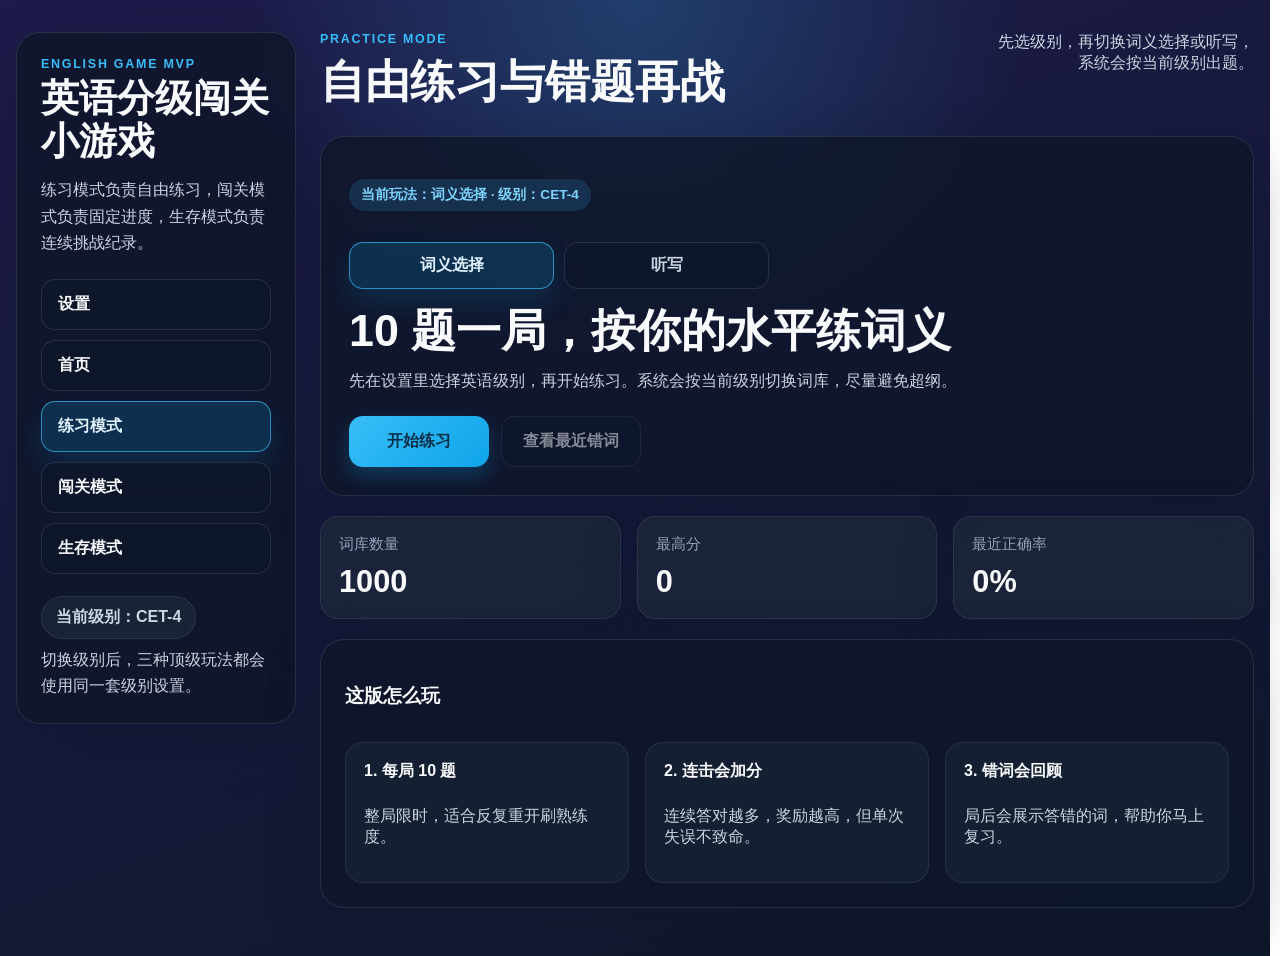
==== practice-mode.html @ 5bd58923 "feat: 重构入口页与公共壳层设计，拆分页面与逻辑" ====
<!doctype html>
<html lang="zh-CN">
<head>
  <meta charset="utf-8">
  <meta name="viewport" content="width=device-width, initial-scale=1">
  <title>英语分级闯关小游戏 - 练习模式</title>
  <link rel="stylesheet" href="styles.css">
</head>
<body>
  <div class="app-shell">
    <div class="app-layout">
      <div id="shared-sidebar-slot"></div>

      <div class="content-shell">
        <header class="app-header page-header">
          <div>
            <p class="eyebrow">Practice Mode</p>
            <h2>自由练习与错题再战</h2>
          </div>
          <p class="header-tip">先选级别，再切换词义选择或听写，系统会按当前级别出题。</p>
        </header>

        <main class="screen-stack">
          <section class="screen is-active" id="screen-home" aria-labelledby="home-title">
            <div class="hero-card card">
              <p class="hero-badge" id="current-level-badge">当前玩法：词义选择 · 级别：CET-4</p>
              <div class="mode-switch" id="mode-switch" role="tablist" aria-label="练习模式">
                <button class="mode-button is-active" id="mode-meaning-button" type="button" data-mode="meaning" role="tab" aria-selected="true">词义选择</button>
                <button class="mode-button" id="mode-dictation-button" type="button" data-mode="dictation" role="tab" aria-selected="false">听写</button>
              </div>
              <h2 id="home-title">10 题一局，按你的水平练词义</h2>
              <p class="hero-copy" id="home-copy">
                先在设置里选择英语级别，再开始练习。系统会按当前级别切换词库，尽量避免超纲。
              </p>
              <p class="home-mode-note is-hidden" id="home-mode-note"></p>
              <div class="action-row">
                <button class="primary-button" id="start-button" type="button">开始练习</button>
                <button class="secondary-button" id="toggle-review-button" type="button">查看最近错词</button>
              </div>
            </div>

            <div class="stats-grid">
              <article class="stat-card card">
                <span class="stat-label" id="word-bank-label">词库数量</span>
                <strong class="stat-value" id="word-bank-size">0</strong>
              </article>
              <article class="stat-card card">
                <span class="stat-label" id="best-score-label">最高分</span>
                <strong class="stat-value" id="best-score">0</strong>
              </article>
              <article class="stat-card card">
                <span class="stat-label" id="latest-accuracy-label">最近正确率</span>
                <strong class="stat-value" id="latest-accuracy">0%</strong>
              </article>
            </div>

            <section class="card review-panel is-hidden" id="home-review-panel" aria-labelledby="home-review-title">
              <div class="panel-header">
                <h3 id="home-review-title">最近错词</h3>
                <span class="panel-hint">局后自动记录</span>
              </div>
              <ul class="word-review-list" id="home-review-list"></ul>
              <p class="empty-state" id="home-review-empty">你最近还没有错词记录，直接开始第一局吧。</p>
            </section>

            <section class="card tips-panel">
              <div class="panel-header">
                <h3>这版怎么玩</h3>
              </div>
              <div class="tips-grid">
                <article>
                  <strong id="tip-title-1">1. 每局 10 题</strong>
                  <p id="tip-copy-1">整局限时，适合反复重开刷熟练度。</p>
                </article>
                <article>
                  <strong id="tip-title-2">2. 连击会加分</strong>
                  <p id="tip-copy-2">连续答对越多，奖励越高，但单次失误不致命。</p>
                </article>
                <article>
                  <strong id="tip-title-3">3. 错词会回顾</strong>
                  <p id="tip-copy-3">局后会展示答错的词，帮助你马上复习。</p>
                </article>
              </div>
            </section>
          </section>

          <section class="screen" id="screen-game" aria-labelledby="game-title">
            <div class="card game-card">
              <div class="panel-header game-header">
                <div>
                  <p class="eyebrow">Practice Run</p>
                  <h2 id="game-title">正在练习</h2>
                </div>
                <div class="game-header-actions">
                  <p class="question-progress" id="question-progress">第 1 / 10 题</p>
                  <button class="secondary-button compact-button" id="exit-game-button" type="button">退出本局</button>
                </div>
              </div>

              <div class="status-grid">
                <article class="status-chip">
                  <span id="status-label-1">时间</span>
                  <strong id="timer-value">01:15</strong>
                </article>
                <article class="status-chip">
                  <span id="status-label-2">分数</span>
                  <strong id="score-value">0</strong>
                </article>
                <article class="status-chip">
                  <span id="status-label-3">生命</span>
                  <strong id="lives-value">3</strong>
                </article>
                <article class="status-chip">
                  <span id="status-label-4">连击</span>
                  <strong id="combo-value">0</strong>
                </article>
              </div>

              <div class="question-panel" id="question-panel">
                <div class="question-meta">
                  <span class="tag" id="pos-tag">v.</span>
                  <span class="tag tag-muted" id="difficulty-tag">easy</span>
                </div>
                <p class="prompt-label" id="prompt-label">请选择这个英文单词最贴切的中文意思：</p>
                <h3 class="question-word" id="question-word">abandon</h3>
                <p class="question-phonetic" id="question-phonetic">/əˈbændən/</p>
                <p class="question-hint" id="question-hint">键盘也可以按 1 / 2 / 3 / 4 作答</p>
                <div class="dictation-panel is-hidden" id="dictation-panel">
                  <label class="dictation-label" for="dictation-input">请在三遍播放结束后提交你的拼写：</label>
                  <div class="dictation-input-row">
                    <input class="dictation-input" id="dictation-input" type="text" inputmode="latin" autocomplete="off" autocapitalize="none" spellcheck="false" placeholder="输入你听到的英文单词">
                    <button class="primary-button" id="submit-dictation-button" type="button">提交拼写</button>
                  </div>
                  <p class="dictation-status" id="dictation-status">准备播放</p>
                  <p class="dictation-support-note is-hidden" id="dictation-support-note">当前浏览器不支持语音播放，暂时无法使用听写模式。</p>
                </div>
              </div>

              <div class="options-grid" id="options-grid" role="list"></div>

              <div class="feedback-box" id="feedback-box" aria-live="polite"></div>
            </div>
          </section>

          <section class="screen" id="screen-result" aria-labelledby="result-title">
            <div class="card result-card">
              <div class="panel-header">
                <div>
                  <p class="eyebrow">Practice Result</p>
                  <h2 id="result-title">本局结算</h2>
                </div>
              </div>

              <div class="result-grid">
                <article class="stat-card result-stat">
                  <span class="stat-label" id="result-label-1">最终得分</span>
                  <strong class="stat-value" id="result-score">0</strong>
                </article>
                <article class="stat-card result-stat">
                  <span class="stat-label" id="result-label-2">答对题数</span>
                  <strong class="stat-value" id="result-correct">0 / 0</strong>
                </article>
                <article class="stat-card result-stat">
                  <span class="stat-label" id="result-label-3">正确率</span>
                  <strong class="stat-value" id="result-accuracy">0%</strong>
                </article>
                <article class="stat-card result-stat">
                  <span class="stat-label" id="result-label-4">最高连击</span>
                  <strong class="stat-value" id="result-best-combo">0</strong>
                </article>
              </div>

              <p class="summary-text" id="result-summary">继续保持，你已经在建立语感了。</p>

              <section class="review-panel result-review">
                <div class="panel-header">
                  <h3>本局错词回顾</h3>
                  <span class="panel-hint" id="wrong-count">0 个</span>
                </div>
                <ul class="word-review-list" id="result-review-list"></ul>
                <p class="empty-state" id="result-review-empty">这一局没有错词，表现不错。</p>
              </section>

              <div class="action-row">
                <button class="primary-button" id="play-again-button" type="button">再来一局</button>
                <button class="secondary-button is-hidden" id="rematch-button" type="button">错题再战</button>
                <button class="secondary-button" id="back-home-button" type="button">返回练习首页</button>
              </div>
            </div>
          </section>
        </main>
      </div>
    </div>
  </div>

  <div id="shared-settings-slot"></div>

  <script src="generated-word-bank.js"></script>
  <script src="words.js"></script>
  <script src="shared-game.js"></script>
  <script src="shared-layout.js"></script>
  <script>
    window.__gameShell = window.GameLayout.mountShell({
      activeNav: "practice",
      sidebarCopy: "练习模式负责自由练习，闯关模式负责固定进度，生存模式负责连续挑战纪录。",
      sidebarHint: "切换级别后，三种顶级玩法都会使用同一套级别设置。",
      settingsCopy: "级别切换后，练习模式、闯关模式和生存模式都会切换到对应级别；三者的统计会分别保留。"
    });
  </script>
  <script src="app.js"></script>
</body>
</html>
---- styles.css ----
:root {
  --bg-start: #1e1b4b;
  --bg-end: #0f172a;
  --page-background:
    radial-gradient(circle at top, rgba(56, 189, 248, 0.22), transparent 34%),
    linear-gradient(160deg, var(--bg-start), var(--bg-end));
  --panel: rgba(15, 23, 42, 0.82);
  --panel-border: rgba(148, 163, 184, 0.18);
  --text-main: #f8fafc;
  --text-soft: #cbd5e1;
  --text-muted: #94a3b8;
  --accent: #38bdf8;
  --accent-strong: #0ea5e9;
  --success: #22c55e;
  --danger: #f87171;
  --warning: #fbbf24;
  --shadow: 0 20px 50px rgba(15, 23, 42, 0.35);
  --radius-lg: 24px;
  --radius-md: 18px;
  --radius-sm: 12px;
  --scrollbar-track: rgba(15, 23, 42, 0.56);
  --scrollbar-thumb: linear-gradient(180deg, rgba(56, 189, 248, 0.72), rgba(14, 165, 233, 0.88));
  --scrollbar-thumb-hover: linear-gradient(180deg, rgba(125, 211, 252, 0.88), rgba(56, 189, 248, 0.96));
}

* {
  box-sizing: border-box;
}

html {
  overflow-y: scroll;
  scrollbar-gutter: stable;
  background: var(--page-background);
}

body {
  margin: 0;
  min-height: 100vh;
  font-family: "Segoe UI", "PingFang SC", "Microsoft YaHei", sans-serif;
  color: var(--text-main);
  background: var(--page-background);
}

body.modal-open {
  position: fixed;
  left: 0;
  right: 0;
  width: 100%;
  overflow: hidden;
}

html,
body,
.modal-backdrop,
.level-options {
  scrollbar-width: thin;
  scrollbar-color: rgba(56, 189, 248, 0.85) rgba(15, 23, 42, 0.38);
}

html::-webkit-scrollbar,
body::-webkit-scrollbar,
.modal-backdrop::-webkit-scrollbar,
.level-options::-webkit-scrollbar {
  width: 12px;
  height: 12px;
}

html::-webkit-scrollbar-track,
body::-webkit-scrollbar-track,
.modal-backdrop::-webkit-scrollbar-track,
.level-options::-webkit-scrollbar-track {
  background: var(--scrollbar-track);
  border-radius: 999px;
}

html::-webkit-scrollbar-thumb,
body::-webkit-scrollbar-thumb,
.modal-backdrop::-webkit-scrollbar-thumb,
.level-options::-webkit-scrollbar-thumb {
  background: var(--scrollbar-thumb);
  border-radius: 999px;
  border: 2px solid rgba(15, 23, 42, 0.72);
}

html::-webkit-scrollbar-thumb:hover,
body::-webkit-scrollbar-thumb:hover,
.modal-backdrop::-webkit-scrollbar-thumb:hover,
.level-options::-webkit-scrollbar-thumb:hover {
  background: var(--scrollbar-thumb-hover);
}

button,
input,
textarea,
select {
  font: inherit;
}

button {
  border: 0;
  cursor: pointer;
}

.app-shell {
  width: min(1320px, calc(100% - 32px));
  margin: 0 auto;
  padding: 32px 0 48px;
}

.app-layout {
  display: grid;
  grid-template-columns: 280px minmax(0, 1fr);
  gap: 24px;
  align-items: start;
}

.content-shell {
  min-width: 0;
}

.sidebar {
  position: sticky;
  top: 24px;
  padding: 24px;
}

.sidebar-brand h1 {
  margin: 6px 0 0;
  font-size: clamp(1.7rem, 3vw, 2.35rem);
  line-height: 1.15;
}

.brand-link {
  color: inherit;
  text-decoration: none;
}

.sidebar-copy,
.sidebar-hint,
.panel-copy {
  color: var(--text-soft);
  line-height: 1.65;
}

.sidebar-copy {
  margin: 14px 0 0;
}

.sidebar-hint,
.panel-copy {
  margin: 8px 0 0;
}

.sidebar-nav {
  display: grid;
  gap: 10px;
  margin-top: 22px;
}

.sidebar-nav-button {
  width: 100%;
  display: block;
  padding: 14px 16px;
  border-radius: 14px;
  background: rgba(15, 23, 42, 0.72);
  border: 1px solid rgba(148, 163, 184, 0.18);
  color: var(--text-main);
  font-weight: 700;
  text-align: left;
  text-decoration: none;
  transition: transform 0.15s ease, background 0.15s ease, border-color 0.15s ease;
}

.sidebar-nav-button:hover {
  transform: translateY(-2px);
}

.sidebar-nav-button.is-active {
  background: rgba(14, 165, 233, 0.18);
  border-color: rgba(56, 189, 248, 0.68);
  color: #e0f2fe;
  box-shadow: 0 14px 28px rgba(14, 165, 233, 0.14);
}

.sidebar-meta {
  margin-top: 22px;
}

.sidebar-meta .level-chip {
  display: inline-flex;
}

.app-header {
  display: flex;
  justify-content: space-between;
  gap: 16px;
  align-items: flex-start;
  margin-bottom: 24px;
}

.app-header h1 {
  margin: 6px 0 0;
  font-size: clamp(1.9rem, 4vw, 3rem);
}

.page-header h2 {
  margin: 6px 0 0;
  font-size: clamp(1.8rem, 3.6vw, 2.8rem);
}

.header-tip {
  max-width: 260px;
  margin: 0;
  color: var(--text-soft);
  text-align: right;
}

.header-actions {
  display: flex;
  flex-wrap: wrap;
  justify-content: flex-end;
  align-items: center;
  gap: 12px;
}

.level-chip {
  margin: 0;
  padding: 10px 14px;
  border-radius: 999px;
  background: rgba(30, 41, 59, 0.72);
  border: 1px solid rgba(148, 163, 184, 0.14);
  color: var(--text-soft);
  font-weight: 700;
}

.eyebrow {
  margin: 0;
  color: var(--accent);
  text-transform: uppercase;
  letter-spacing: 0.14em;
  font-size: 0.78rem;
  font-weight: 700;
}

.screen {
  display: none;
}

.screen.is-active {
  display: block;
}

.card {
  border: 1px solid var(--panel-border);
  border-radius: var(--radius-lg);
  background: var(--panel);
  box-shadow: var(--shadow);
  backdrop-filter: blur(14px);
}

.hero-card,
.game-card,
.result-card,
.review-panel,
.tips-panel {
  padding: 24px;
}

.hero-card {
  padding: 28px;
}

.hero-badge,
.tag {
  display: inline-flex;
  align-items: center;
  gap: 6px;
  padding: 7px 12px;
  border-radius: 999px;
  background: rgba(56, 189, 248, 0.15);
  color: #7dd3fc;
  font-size: 0.85rem;
  font-weight: 700;
}

.hero-card h2 {
  margin: 16px 0 12px;
  font-size: clamp(1.8rem, 3.8vw, 2.8rem);
  line-height: 1.12;
}

.mode-switch {
  width: min(420px, 100%);
  display: grid;
  grid-template-columns: repeat(2, minmax(0, 1fr));
  gap: 10px;
  margin-top: 18px;
}

.mode-button {
  padding: 12px 16px;
  border-radius: 14px;
  background: rgba(15, 23, 42, 0.72);
  border: 1px solid rgba(148, 163, 184, 0.18);
  color: var(--text-soft);
  font-weight: 700;
  transition: transform 0.15s ease, background 0.15s ease, border-color 0.15s ease, color 0.15s ease;
}

.mode-button:hover {
  transform: translateY(-2px);
}

.mode-button.is-active {
  background: rgba(14, 165, 233, 0.18);
  border-color: rgba(56, 189, 248, 0.68);
  color: #e0f2fe;
  box-shadow: 0 14px 28px rgba(14, 165, 233, 0.14);
}

.hero-copy,
.prompt-label,
.question-hint,
.summary-text,
.tips-grid p,
.panel-hint,
.empty-state,
.home-mode-note,
.dictation-status,
.dictation-support-note {
  color: var(--text-soft);
}

.action-row {
  display: flex;
  flex-wrap: wrap;
  gap: 12px;
  margin-top: 24px;
}

.primary-button,
.secondary-button,
.option-button {
  transition: transform 0.15s ease, box-shadow 0.15s ease, background 0.15s ease, border-color 0.15s ease;
}

.primary-button:hover,
.secondary-button:hover,
.option-button:hover {
  transform: translateY(-2px);
}

.primary-button,
.secondary-button {
  min-width: 140px;
  padding: 14px 20px;
  border-radius: 14px;
  display: inline-flex;
  align-items: center;
  justify-content: center;
  font-weight: 700;
  text-decoration: none;
}

.primary-button:disabled,
.secondary-button:disabled {
  opacity: 0.5;
  cursor: not-allowed;
  transform: none;
}

.primary-button {
  background: linear-gradient(135deg, var(--accent), var(--accent-strong));
  color: #082f49;
  box-shadow: 0 10px 20px rgba(14, 165, 233, 0.25);
}

.secondary-button {
  background: rgba(15, 23, 42, 0.7);
  color: var(--text-main);
  border: 1px solid rgba(148, 163, 184, 0.22);
}

.compact-button {
  min-width: auto;
  padding: 12px 16px;
}

.stats-grid,
.result-grid,
.tips-grid,
.status-grid {
  display: grid;
  gap: 16px;
}

.stats-grid,
.result-grid {
  grid-template-columns: repeat(3, minmax(0, 1fr));
  margin-top: 20px;
}

.tips-panel,
.review-panel {
  margin-top: 20px;
}

.stage-overview-panel,
.stage-list-panel {
  margin-top: 20px;
  padding: 24px;
}

.stat-card,
.status-chip {
  padding: 18px;
  border-radius: var(--radius-md);
  background: rgba(30, 41, 59, 0.72);
  border: 1px solid rgba(148, 163, 184, 0.14);
}

.stat-label,
.status-chip span {
  display: block;
  color: var(--text-muted);
  font-size: 0.92rem;
}

.stat-value,
.status-chip strong {
  display: block;
  margin-top: 10px;
  font-size: clamp(1.6rem, 2.4vw, 2.15rem);
}

.panel-header {
  display: flex;
  justify-content: space-between;
  align-items: center;
  gap: 12px;
}

.tips-grid {
  grid-template-columns: repeat(3, minmax(0, 1fr));
  margin-top: 14px;
}

.tips-grid article {
  padding: 18px;
  border-radius: var(--radius-md);
  background: rgba(30, 41, 59, 0.52);
  border: 1px solid rgba(148, 163, 184, 0.12);
}

.tips-grid strong {
  display: inline-block;
  margin-bottom: 8px;
}

.entry-mode-grid {
  display: grid;
  gap: 16px;
  grid-template-columns: repeat(3, minmax(0, 1fr));
  margin-top: 20px;
}

.entry-mode-card {
  padding: 24px;
}

.entry-mode-card h3 {
  margin: 10px 0 8px;
  font-size: 1.35rem;
}

.entry-mode-card p {
  margin: 0;
  color: var(--text-soft);
  line-height: 1.65;
}

.game-card {
  max-width: 860px;
  margin: 0 auto;
}

.game-header {
  margin-bottom: 20px;
}

.game-header-actions {
  display: flex;
  align-items: center;
  gap: 12px;
  flex-wrap: wrap;
}

.question-progress {
  margin: 0;
  color: var(--warning);
  font-weight: 700;
}

.status-grid {
  grid-template-columns: repeat(4, minmax(0, 1fr));
  margin-bottom: 24px;
}

.question-panel {
  margin-bottom: 18px;
  padding: 24px;
  border-radius: var(--radius-md);
  background: rgba(30, 41, 59, 0.56);
  border: 1px solid rgba(148, 163, 184, 0.12);
}

.question-panel.is-dictation {
  border-color: rgba(56, 189, 248, 0.24);
  background: rgba(15, 23, 42, 0.78);
}

.question-meta {
  display: flex;
  gap: 10px;
  flex-wrap: wrap;
}

.tag-muted {
  color: #fde68a;
  background: rgba(251, 191, 36, 0.12);
}

.question-word {
  margin: 10px 0 8px;
  font-size: clamp(2rem, 6vw, 3.8rem);
  line-height: 1.05;
}

.question-phonetic {
  margin: 0 0 10px;
  color: #bfdbfe;
  font-size: 1.02rem;
  letter-spacing: 0.02em;
}

.question-panel.is-dictation .question-word {
  font-size: clamp(1.8rem, 4.8vw, 3rem);
}

.options-grid {
  display: grid;
  gap: 12px;
}

.dictation-panel {
  margin-top: 20px;
  padding-top: 18px;
  border-top: 1px solid rgba(148, 163, 184, 0.14);
}

.dictation-label {
  display: block;
  margin-bottom: 10px;
  color: var(--text-main);
  font-weight: 600;
}

.dictation-input-row {
  display: flex;
  gap: 12px;
  align-items: stretch;
}

.dictation-input {
  flex: 1;
  min-height: 54px;
  padding: 14px 16px;
  border-radius: 14px;
  border: 1px solid rgba(148, 163, 184, 0.22);
  background: rgba(15, 23, 42, 0.82);
  color: var(--text-main);
}

.dictation-input::placeholder {
  color: var(--text-muted);
}

.dictation-input:focus {
  outline: none;
  border-color: rgba(56, 189, 248, 0.7);
  box-shadow: 0 0 0 3px rgba(56, 189, 248, 0.16);
}

.dictation-input:disabled {
  opacity: 0.68;
}

.dictation-status,
.dictation-support-note,
.home-mode-note {
  margin: 12px 0 0;
}

.dictation-support-note {
  color: #fecaca;
}

.option-button {
  width: 100%;
  padding: 18px 20px;
  text-align: left;
  border-radius: 16px;
  color: var(--text-main);
  background: rgba(15, 23, 42, 0.72);
  border: 1px solid rgba(148, 163, 184, 0.16);
}

.option-button strong {
  display: inline-flex;
  align-items: center;
  justify-content: center;
  width: 28px;
  height: 28px;
  margin-right: 12px;
  border-radius: 999px;
  background: rgba(148, 163, 184, 0.15);
  font-size: 0.9rem;
}

.option-button.is-disabled {
  cursor: not-allowed;
  transform: none;
  opacity: 0.92;
}

.option-button.is-correct {
  border-color: rgba(34, 197, 94, 0.66);
  background: rgba(34, 197, 94, 0.18);
}

.option-button.is-wrong {
  border-color: rgba(248, 113, 113, 0.62);
  background: rgba(248, 113, 113, 0.18);
}

.feedback-box {
  min-height: 58px;
  margin-top: 18px;
  padding: 16px 18px;
  border-radius: 16px;
  background: rgba(15, 23, 42, 0.62);
  border: 1px solid rgba(148, 163, 184, 0.12);
  color: var(--text-soft);
}

.feedback-box.is-success {
  border-color: rgba(34, 197, 94, 0.4);
  color: #bbf7d0;
}

.feedback-box.is-error {
  border-color: rgba(248, 113, 113, 0.4);
  color: #fecaca;
}

.result-card {
  max-width: 920px;
  margin: 0 auto;
}

.result-grid {
  margin-top: 20px;
}

.summary-text {
  margin: 20px 0 0;
  font-size: 1.05rem;
}

.result-review {
  margin-top: 22px;
  padding: 0;
  background: transparent;
  border: 0;
  box-shadow: none;
}

.word-review-list {
  display: grid;
  gap: 10px;
  padding: 0;
  margin: 16px 0 0;
  list-style: none;
}

.word-review-item {
  display: block;
  padding: 14px 16px;
  border-radius: 14px;
  background: rgba(30, 41, 59, 0.56);
  border: 1px solid rgba(148, 163, 184, 0.12);
}

.word-review-heading {
  margin-bottom: 12px;
}

.word-review-title {
  display: flex;
  flex-wrap: wrap;
  align-items: baseline;
  gap: 10px;
}

.word-review-item strong {
  font-size: 1.08rem;
}

.word-review-phonetic {
  color: #bfdbfe;
  font-size: 0.94rem;
}

.word-review-note {
  margin: 0 0 12px;
  color: #fde68a;
  font-size: 0.94rem;
}

.sense-list {
  display: grid;
  gap: 8px;
  padding: 0;
  margin: 0;
  list-style: none;
}

.sense-item {
  display: flex;
  align-items: flex-start;
  gap: 10px;
  flex-wrap: wrap;
}

.sense-badge {
  display: inline-flex;
  align-items: center;
  padding: 4px 10px;
  border-radius: 999px;
  background: rgba(56, 189, 248, 0.12);
  color: #7dd3fc;
  font-size: 0.82rem;
  font-weight: 700;
}

.sense-meaning {
  color: var(--text-soft);
  line-height: 1.6;
}

.empty-state {
  margin: 14px 0 0;
}

.stage-highlight-grid,
.stage-list {
  display: grid;
  gap: 16px;
}

.stage-highlight-grid {
  grid-template-columns: repeat(3, minmax(0, 1fr));
  margin-top: 18px;
}

.stage-list {
  grid-template-columns: repeat(2, minmax(0, 1fr));
  margin-top: 18px;
}

.stage-card {
  padding: 18px;
  border-radius: var(--radius-md);
  background: rgba(30, 41, 59, 0.72);
  border: 1px solid rgba(148, 163, 184, 0.14);
}

.stage-card.is-completed {
  border-color: rgba(34, 197, 94, 0.38);
}

.stage-card.is-locked {
  opacity: 0.76;
}

.stage-card-header,
.stage-card-meta {
  display: flex;
  justify-content: space-between;
  gap: 12px;
}

.stage-card-header {
  align-items: center;
}

.stage-status {
  display: inline-flex;
  align-items: center;
  padding: 6px 10px;
  border-radius: 999px;
  background: rgba(56, 189, 248, 0.12);
  color: #7dd3fc;
  font-size: 0.82rem;
  font-weight: 700;
}

.stage-card-copy {
  margin: 12px 0 16px;
  color: var(--text-soft);
  line-height: 1.6;
}

.stage-card-meta {
  margin: 0 0 16px;
}

.stage-card-meta div {
  min-width: 0;
}

.stage-card-meta dt {
  color: var(--text-muted);
  font-size: 0.88rem;
}

.stage-card-meta dd {
  margin: 8px 0 0;
  font-weight: 700;
}

.result-status-text {
  font-size: clamp(1.2rem, 2vw, 1.6rem);
  line-height: 1.4;
}

.is-hidden {
  display: none;
}

.modal-backdrop {
  position: fixed;
  inset: 0;
  z-index: 20;
  display: flex;
  align-items: center;
  justify-content: center;
  padding: 20px;
  overflow-y: auto;
  backdrop-filter: none;
  background: transparent;
}

.modal-backdrop.is-hidden {
  display: none;
}

.modal-card {
  width: min(720px, 100%);
  max-height: calc(100vh - 40px);
  display: flex;
  flex-direction: column;
  padding: 24px;
  overflow: hidden;
}

.icon-button {
  width: 40px;
  height: 40px;
  border-radius: 999px;
  background: rgba(15, 23, 42, 0.72);
  border: 1px solid rgba(148, 163, 184, 0.18);
  color: var(--text-main);
  font-size: 1.4rem;
  line-height: 1;
}

.modal-copy {
  margin: 16px 0 0;
  color: var(--text-soft);
  flex-shrink: 0;
}

.level-options {
  display: grid;
  gap: 12px;
  margin-top: 18px;
  min-height: 0;
  overflow-y: auto;
  padding-right: 8px;
}

.level-option {
  width: 100%;
  display: flex;
  justify-content: space-between;
  align-items: flex-start;
  gap: 16px;
  padding: 16px 18px;
  text-align: left;
  border-radius: 16px;
  background: rgba(15, 23, 42, 0.72);
  border: 1px solid rgba(148, 163, 184, 0.16);
  color: var(--text-main);
}

.level-option.is-selected {
  border-color: rgba(56, 189, 248, 0.7);
  background: rgba(14, 165, 233, 0.16);
  box-shadow: 0 12px 24px rgba(14, 165, 233, 0.12);
}

.level-option-title {
  display: block;
  font-size: 1.05rem;
}

.level-option-copy {
  display: block;
  margin-top: 6px;
  color: var(--text-soft);
  line-height: 1.6;
}

.level-option-count {
  display: inline-flex;
  align-items: center;
  padding: 6px 12px;
  border-radius: 999px;
  background: rgba(56, 189, 248, 0.12);
  color: #7dd3fc;
  font-size: 0.86rem;
  font-weight: 700;
}

.modal-actions {
  margin-top: 18px;
  padding-top: 16px;
  border-top: 1px solid rgba(148, 163, 184, 0.14);
  flex-shrink: 0;
}

@media (max-width: 900px) {
  .app-layout {
    grid-template-columns: 1fr;
  }

  .sidebar {
    position: static;
  }

  .app-header,
  .panel-header {
    flex-direction: column;
    align-items: flex-start;
  }

  .header-tip {
    max-width: none;
    text-align: left;
  }

  .header-actions {
    justify-content: flex-start;
  }

  .stats-grid,
  .result-grid,
  .tips-grid,
  .status-grid,
  .entry-mode-grid,
  .stage-highlight-grid,
  .stage-list {
    grid-template-columns: repeat(2, minmax(0, 1fr));
  }
}

@media (max-width: 640px) {
  .app-shell {
    width: min(100% - 20px, 100%);
    padding-top: 20px;
  }

  .hero-card,
  .game-card,
  .result-card,
  .review-panel,
  .tips-panel {
    padding: 18px;
  }

  .stats-grid,
  .result-grid,
  .tips-grid,
  .status-grid,
  .entry-mode-grid,
  .stage-highlight-grid,
  .stage-list {
    grid-template-columns: 1fr;
  }

  .question-panel {
    padding: 18px;
  }

  .action-row {
    flex-direction: column;
  }

  .primary-button,
  .secondary-button {
    width: 100%;
  }

  .dictation-input-row {
    flex-direction: column;
  }

  .mode-switch {
    width: 100%;
  }

  .sidebar {
    padding: 18px;
  }

  .sidebar-nav {
    margin-top: 18px;
  }

  .sense-item {
    flex-direction: column;
    gap: 6px;
  }

  .level-option {
    flex-direction: column;
  }

  .level-option-count {
    align-self: flex-start;
  }

  .modal-backdrop {
    padding: 10px;
  }

  .modal-card {
    max-height: calc(100vh - 20px);
    padding: 18px;
  }
}
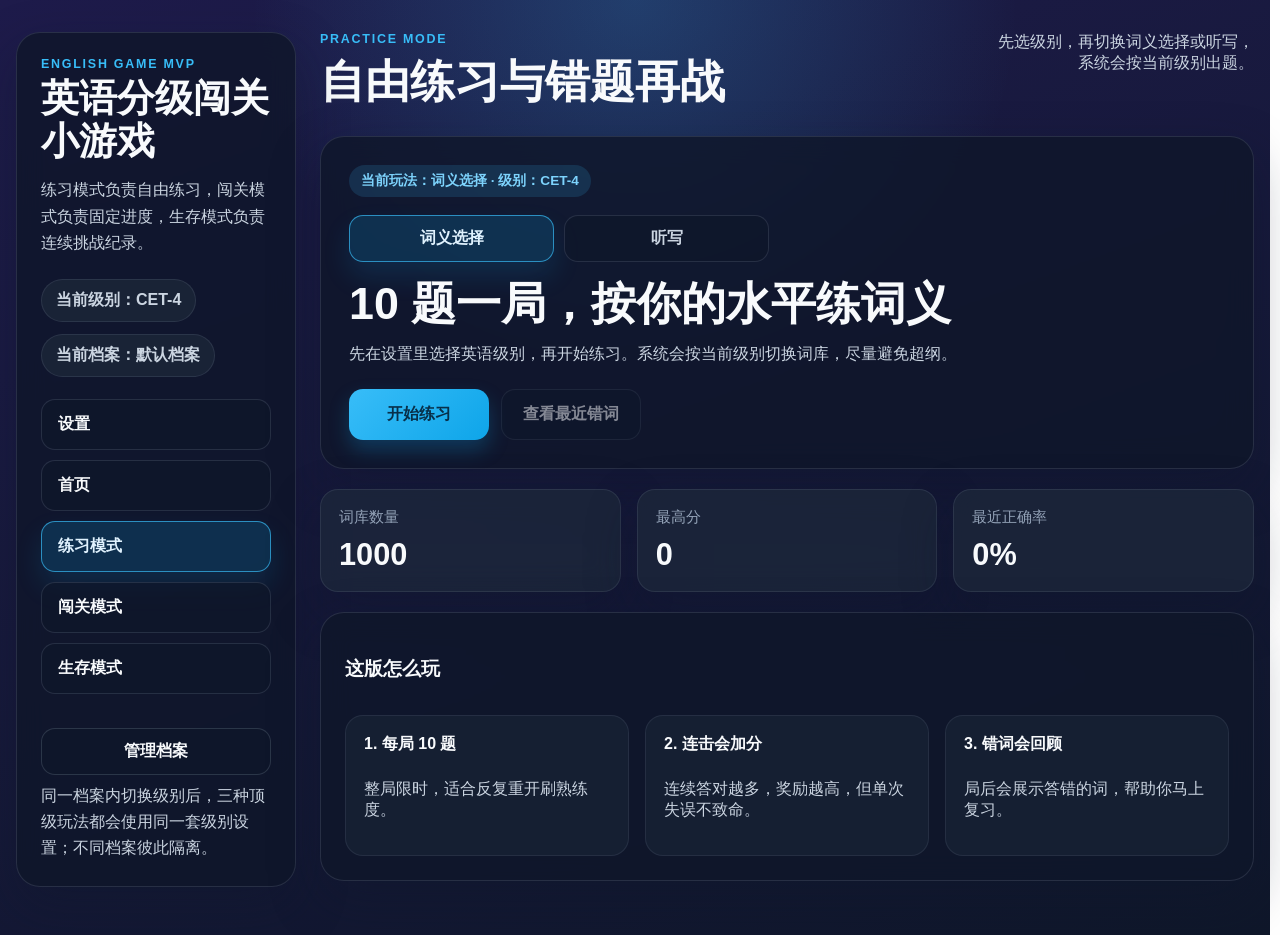
==== commit 02023d5b: "feat: 添加档案管理功能，支持创建、重命名、删除和切换档案 feat: 更新侧边栏文案，增强用户体验 feat: 在闯关模式和生存模式中处理档案切换请求 style: 调整样式以支持新档案管理界面" ====
--- a/practice-mode.html
+++ b/practice-mode.html
@@ -198,13 +198,14 @@
   <script src="generated-word-bank.js"></script>
   <script src="words.js"></script>
   <script src="shared-game.js"></script>
+  <script src="game-types.js"></script>
   <script src="shared-layout.js"></script>
   <script>
     window.__gameShell = window.GameLayout.mountShell({
       activeNav: "practice",
       sidebarCopy: "练习模式负责自由练习，闯关模式负责固定进度，生存模式负责连续挑战纪录。",
-      sidebarHint: "切换级别后，三种顶级玩法都会使用同一套级别设置。",
-      settingsCopy: "级别切换后，练习模式、闯关模式和生存模式都会切换到对应级别；三者的统计会分别保留。"
+      sidebarHint: "同一档案内切换级别后，三种顶级玩法都会使用同一套级别设置；不同档案彼此隔离。",
+      settingsCopy: "级别切换只会影响当前档案；练习模式、闯关模式和生存模式会同步切到对应级别，三者的统计仍分别保留。"
     });
   </script>
   <script src="app.js"></script>
--- a/styles.css
+++ b/styles.css
@@ -157,6 +157,14 @@
   margin-top: 22px;
 }
 
+.sidebar-status {
+  display: flex;
+  flex-direction: column;
+  align-items: flex-start;
+  gap: 12px;
+  margin-top: 22px;
+}
+
 .sidebar-nav-button {
   width: 100%;
   display: block;
@@ -186,8 +194,18 @@
   margin-top: 22px;
 }
 
+.sidebar-status .level-chip,
 .sidebar-meta .level-chip {
   display: inline-flex;
+}
+
+.profile-chip {
+  margin-top: 0;
+}
+
+.sidebar-meta-button {
+  width: 100%;
+  margin-top: 12px;
 }
 
 .app-header {
@@ -272,6 +290,7 @@
 
 .hero-badge,
 .tag {
+  margin: 0;
   display: inline-flex;
   align-items: center;
   gap: 6px;
@@ -287,6 +306,10 @@
   margin: 16px 0 12px;
   font-size: clamp(1.8rem, 3.8vw, 2.8rem);
   line-height: 1.12;
+}
+
+.entry-secondary-badge {
+  margin-left: 10px;
 }
 
 .mode-switch {
@@ -369,6 +392,11 @@
   transform: none;
 }
 
+.danger-button {
+  border-color: rgba(248, 113, 113, 0.45);
+  color: #fecaca;
+}
+
 .primary-button {
   background: linear-gradient(135deg, var(--accent), var(--accent-strong));
   color: #082f49;
@@ -950,6 +978,166 @@
   flex-shrink: 0;
 }
 
+.profile-modal-card {
+  width: min(920px, 100%);
+}
+
+.profile-modal-feedback {
+  margin-top: 16px;
+  padding: 14px 16px;
+  border-radius: 14px;
+  background: rgba(30, 41, 59, 0.72);
+  border: 1px solid rgba(148, 163, 184, 0.16);
+  color: var(--text-soft);
+}
+
+.profile-modal-feedback.is-success {
+  border-color: rgba(34, 197, 94, 0.45);
+  color: #bbf7d0;
+}
+
+.profile-modal-feedback.is-error {
+  border-color: rgba(248, 113, 113, 0.45);
+  color: #fecaca;
+}
+
+.profile-modal-body {
+  display: grid;
+  gap: 16px;
+  margin-top: 18px;
+  min-height: 0;
+  overflow-y: auto;
+  padding-right: 8px;
+}
+
+.profile-panel {
+  padding: 20px;
+  border-radius: var(--radius-md);
+  background: rgba(15, 23, 42, 0.68);
+  border: 1px solid rgba(148, 163, 184, 0.14);
+}
+
+.profile-summary-grid {
+  display: grid;
+  gap: 16px;
+  grid-template-columns: repeat(3, minmax(0, 1fr));
+  margin-top: 18px;
+}
+
+.profile-summary-value {
+  font-size: 1.18rem;
+}
+
+.profile-list {
+  display: grid;
+  gap: 12px;
+  margin-top: 18px;
+}
+
+.profile-list-item,
+.profile-selection-card {
+  width: 100%;
+  padding: 16px 18px;
+  text-align: left;
+  border-radius: 16px;
+  background: rgba(30, 41, 59, 0.72);
+  border: 1px solid rgba(148, 163, 184, 0.14);
+  color: var(--text-main);
+}
+
+.profile-list-item {
+  transition: transform 0.15s ease, background 0.15s ease, border-color 0.15s ease;
+}
+
+.profile-list-item:hover {
+  transform: translateY(-2px);
+}
+
+.profile-list-item.is-selected,
+.profile-selection-card.is-current {
+  border-color: rgba(56, 189, 248, 0.7);
+  background: rgba(14, 165, 233, 0.16);
+}
+
+.profile-list-header,
+.profile-selection-header {
+  display: flex;
+  justify-content: space-between;
+  gap: 12px;
+  align-items: center;
+}
+
+.profile-list-tags {
+  display: inline-flex;
+  flex-wrap: wrap;
+  gap: 8px;
+}
+
+.profile-pill {
+  display: inline-flex;
+  align-items: center;
+  padding: 4px 10px;
+  border-radius: 999px;
+  background: rgba(56, 189, 248, 0.14);
+  color: #7dd3fc;
+  font-size: 0.8rem;
+  font-weight: 700;
+}
+
+.profile-pill.is-selected {
+  background: rgba(251, 191, 36, 0.14);
+  color: #fde68a;
+}
+
+.profile-list-meta {
+  margin: 12px 0 0;
+  color: var(--text-soft);
+  line-height: 1.6;
+}
+
+.profile-action-row {
+  margin-top: 16px;
+}
+
+.profile-rename-box {
+  margin-top: 18px;
+  padding-top: 18px;
+  border-top: 1px solid rgba(148, 163, 184, 0.14);
+}
+
+.profile-input-label {
+  display: block;
+  margin-bottom: 10px;
+  font-weight: 600;
+}
+
+.profile-create-row {
+  display: flex;
+  gap: 12px;
+  align-items: stretch;
+  margin-top: 18px;
+}
+
+.profile-name-input {
+  flex: 1;
+  min-height: 52px;
+  padding: 14px 16px;
+  border-radius: 14px;
+  border: 1px solid rgba(148, 163, 184, 0.22);
+  background: rgba(15, 23, 42, 0.82);
+  color: var(--text-main);
+}
+
+.profile-name-input::placeholder {
+  color: var(--text-muted);
+}
+
+.profile-name-input:focus {
+  outline: none;
+  border-color: rgba(56, 189, 248, 0.7);
+  box-shadow: 0 0 0 3px rgba(56, 189, 248, 0.16);
+}
+
 @media (max-width: 900px) {
   .app-layout {
     grid-template-columns: 1fr;
@@ -979,6 +1167,7 @@
   .tips-grid,
   .status-grid,
   .entry-mode-grid,
+  .profile-summary-grid,
   .stage-highlight-grid,
   .stage-list {
     grid-template-columns: repeat(2, minmax(0, 1fr));
@@ -1026,6 +1215,10 @@
     flex-direction: column;
   }
 
+  .profile-create-row {
+    flex-direction: column;
+  }
+
   .mode-switch {
     width: 100%;
   }
@@ -1047,6 +1240,11 @@
     flex-direction: column;
   }
 
+  .entry-secondary-badge {
+    margin-left: 0;
+    margin-top: 10px;
+  }
+
   .level-option-count {
     align-self: flex-start;
   }
@@ -1059,4 +1257,10 @@
     max-height: calc(100vh - 20px);
     padding: 18px;
   }
-}
+
+  .profile-list-header,
+  .profile-selection-header {
+    flex-direction: column;
+    align-items: flex-start;
+  }
+}
